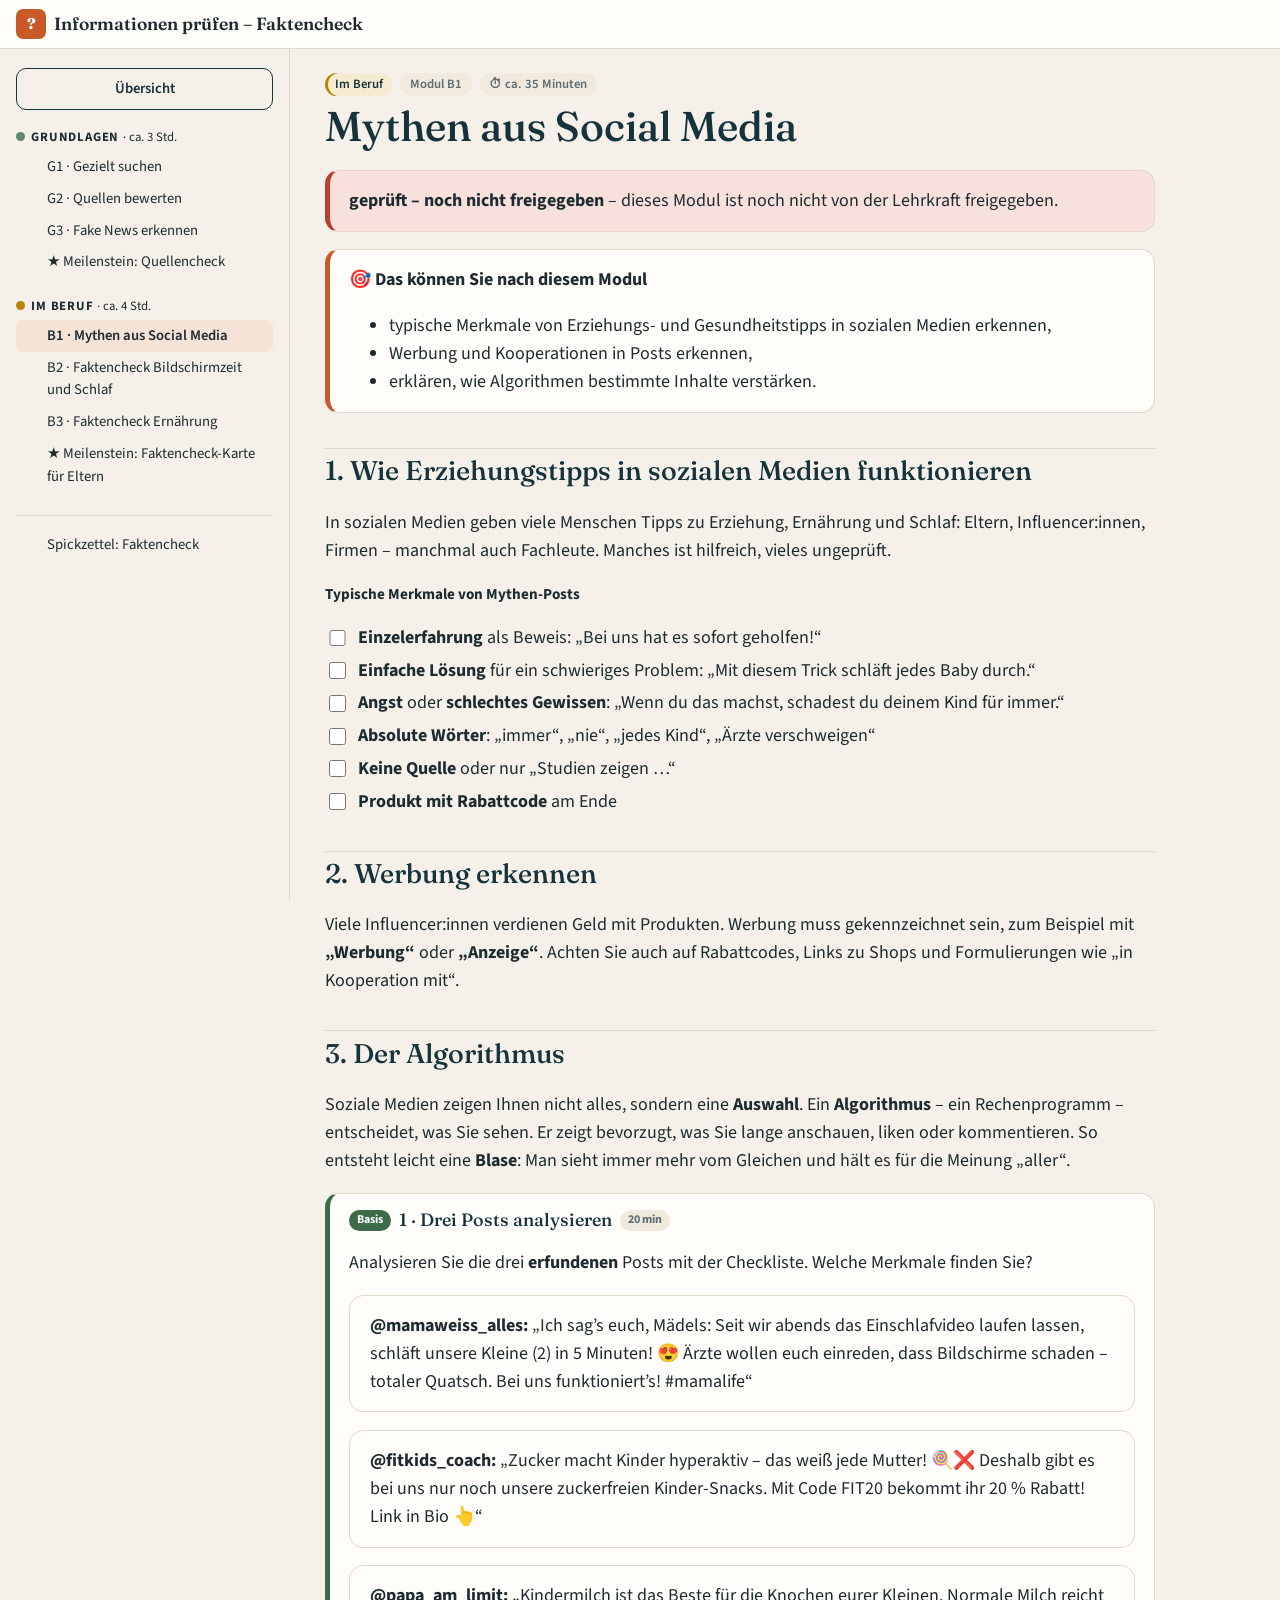
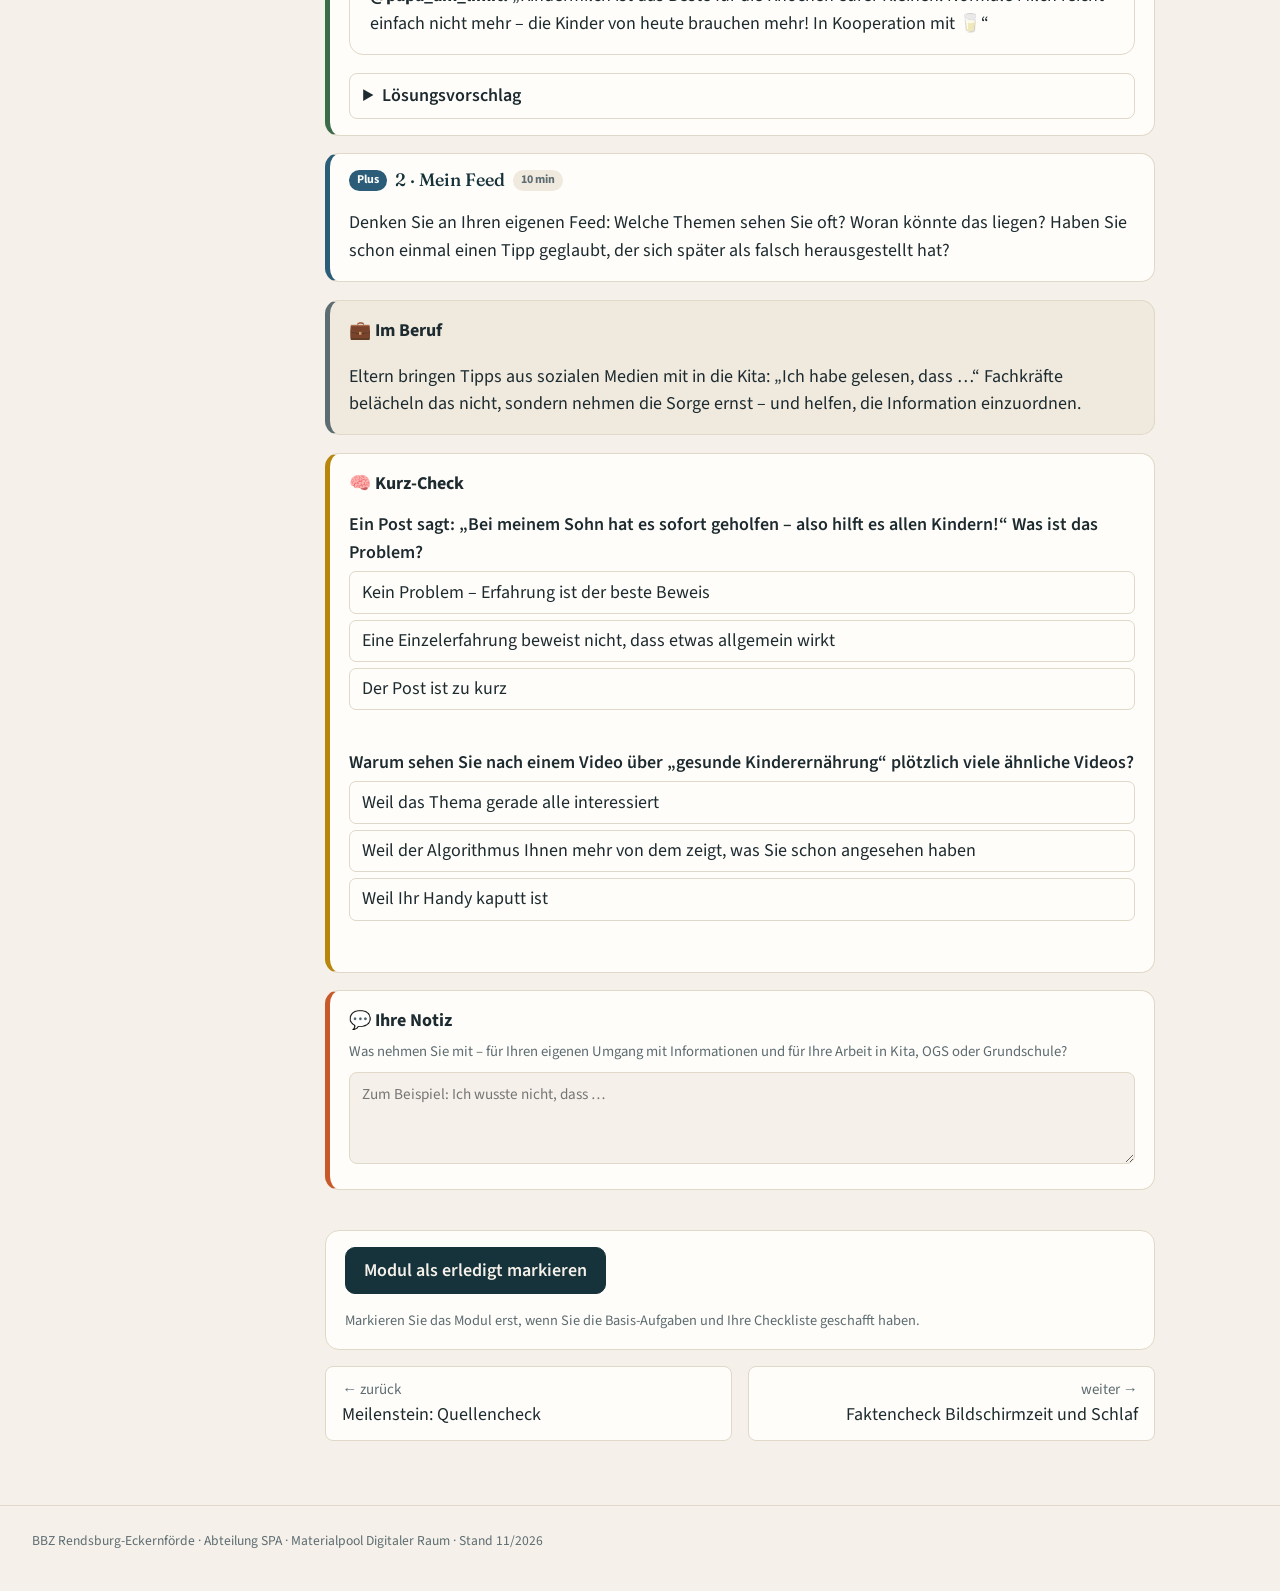
==== docs/b1-mythen-aus-social-media.html @ 23c958ed "Lernpfad Faktencheck: 8 Module (geprüft), Spickzettel, Lehrkräfteseite, Quellen; Web-Version in docs" ====
<!doctype html>
<html lang="de">
<head>
<meta charset="utf-8">
<meta name="viewport" content="width=device-width, initial-scale=1">
<title>Mythen aus Social Media – Informationen prüfen – Faktencheck</title>
<link rel="stylesheet" href="assets/css/style.css">
<link rel="stylesheet" href="assets/css/kurs.css">
<script src="assets/js/kurs.js"></script>
<script src="assets/js/medien.js" defer></script>
<script src="assets/js/app.js" defer></script>
</head>
<body data-module="b1">
<header id="topbar"></header>
<div class="layout">
<nav id="sidebar" aria-label="Lernpfad"></nav>
<main>
<div class="box warn"><strong>geprüft – noch nicht freigegeben</strong> – dieses Modul ist noch nicht von der Lehrkraft freigegeben.</div><div class="box goals"><div class="box-title">🎯 Das können Sie nach diesem Modul</div><ul><li>typische Merkmale von Erziehungs- und Gesundheitstipps in sozialen Medien erkennen,</li><li>Werbung und Kooperationen in Posts erkennen,</li><li>erklären, wie Algorithmen bestimmte Inhalte verstärken.</li></ul></div><h2>1. Wie Erziehungstipps in sozialen Medien funktionieren</h2>
<p>In sozialen Medien geben viele Menschen Tipps zu Erziehung, Ernährung und Schlaf: Eltern, Influencer:innen, Firmen – manchmal auch Fachleute. Manches ist hilfreich, vieles ungeprüft.</p>
<div class="checkliste"><div class="check-title">Typische Merkmale von Mythen-Posts</div><ul class="check">
<li><strong>Einzelerfahrung</strong> als Beweis: „Bei uns hat es sofort geholfen!“</li>
<li><strong>Einfache Lösung</strong> für ein schwieriges Problem: „Mit diesem Trick schläft jedes Baby durch.“</li>
<li><strong>Angst</strong> oder <strong>schlechtes Gewissen</strong>: „Wenn du das machst, schadest du deinem Kind für immer.“</li>
<li><strong>Absolute Wörter</strong>: „immer“, „nie“, „jedes Kind“, „Ärzte verschweigen“</li>
<li><strong>Keine Quelle</strong> oder nur „Studien zeigen …“</li>
<li><strong>Produkt mit Rabattcode</strong> am Ende</li>
</ul>
</div><h2>2. Werbung erkennen</h2>
<p>Viele Influencer:innen verdienen Geld mit Produkten. Werbung muss gekennzeichnet sein, zum Beispiel mit <strong>„Werbung“</strong> oder <strong>„Anzeige“</strong>. Achten Sie auch auf Rabattcodes, Links zu Shops und Formulierungen wie „in Kooperation mit“.</p>
<h2>3. Der Algorithmus</h2>
<p>Soziale Medien zeigen Ihnen nicht alles, sondern eine <strong>Auswahl</strong>. Ein <strong>Algorithmus</strong> – ein Rechenprogramm – entscheidet, was Sie sehen. Er zeigt bevorzugt, was Sie lange anschauen, liken oder kommentieren. So entsteht leicht eine <strong>Blase</strong>: Man sieht immer mehr vom Gleichen und hält es für die Meinung „aller“.</p>
<div class="box task basis"><div class="task-head"><span class="lvl basis">Basis</span><h3>1 · Drei Posts analysieren</h3><span class="lvl time">20 min</span></div><p>Analysieren Sie die drei <strong>erfundenen</strong> Posts mit der Checkliste. Welche Merkmale finden Sie?</p>
<div class="box plain"><p><strong>@mamaweiss_alles:</strong> „Ich sag’s euch, Mädels: Seit wir abends das Einschlafvideo laufen lassen, schläft unsere Kleine (2) in 5 Minuten! 😍 Ärzte wollen euch einreden, dass Bildschirme schaden – totaler Quatsch. Bei uns funktioniert’s! #mamalife“</p>
</div><div class="box plain"><p><strong>@fitkids_coach:</strong> „Zucker macht Kinder hyperaktiv – das weiß jede Mutter! 🍭❌ Deshalb gibt es bei uns nur noch unsere zuckerfreien Kinder-Snacks. Mit Code FIT20 bekommt ihr 20 % Rabatt! Link in Bio 👆“</p>
</div><div class="box plain"><p><strong>@papa_am_limit:</strong> „Kindermilch ist das Beste für die Knochen eurer Kleinen. Normale Milch reicht einfach nicht mehr – die Kinder von heute brauchen mehr! In Kooperation mit 🥛“</p>
</div><details><summary>Lösungsvorschlag</summary><ul>
<li><strong>Post 1:</strong> Einzelerfahrung als Beweis, „Ärzte wollen euch einreden“ (Misstrauen gegen Fachleute), keine Quelle.</li>
<li><strong>Post 2:</strong> „das weiß jede Mutter“ statt Beleg, einfache Lösung, Produkt mit Rabattcode.</li>
<li><strong>Post 3:</strong> Kooperation (Werbung, nicht klar als „Werbung“ gekennzeichnet), Angst („reicht nicht mehr“), keine Quelle.</li>
</ul>
<p>Ob die Aussagen stimmen, prüfen Sie in den Modulen B2 und B3.</p>
</details></div><div class="box task plus"><div class="task-head"><span class="lvl plus">Plus</span><h3>2 · Mein Feed</h3><span class="lvl time">10 min</span></div><p>Denken Sie an Ihren eigenen Feed: Welche Themen sehen Sie oft? Woran könnte das liegen? Haben Sie schon einmal einen Tipp geglaubt, der sich später als falsch herausgestellt hat?</p>
</div><div class="box note"><div class="box-title">💼 Im Beruf</div><p>Eltern bringen Tipps aus sozialen Medien mit in die Kita: „Ich habe gelesen, dass …“ Fachkräfte belächeln das nicht, sondern nehmen die Sorge ernst – und helfen, die Information einzuordnen.</p>
</div><div class="box quiz"><div class="box-title">🧠 Kurz-Check</div><div class="qa" data-right="2"><p class="q">Ein Post sagt: „Bei meinem Sohn hat es sofort geholfen – also hilft es allen Kindern!“ Was ist das Problem?</p><ol><li>Kein Problem – Erfahrung ist der beste Beweis</li><li>Eine Einzelerfahrung beweist nicht, dass etwas allgemein wirkt</li><li>Der Post ist zu kurz</li></ol><p class="fb" data-ok="Richtig. Was bei einem Kind geklappt hat, muss nicht für alle gelten. Dafür braucht es Studien mit vielen Kindern." data-no="Einzelne Erfahrungen sind interessant, aber kein Beweis. Ob etwas allgemein wirkt, zeigen nur Untersuchungen mit vielen Kindern."></p></div><div class="qa" data-right="2"><p class="q">Warum sehen Sie nach einem Video über „gesunde Kinderernährung“ plötzlich viele ähnliche Videos?</p><ol><li>Weil das Thema gerade alle interessiert</li><li>Weil der Algorithmus Ihnen mehr von dem zeigt, was Sie schon angesehen haben</li><li>Weil Ihr Handy kaputt ist</li></ol><p class="fb" data-ok="Genau. Algorithmen zeigen mehr vom Gleichen – auch wenn es einseitig oder falsch ist." data-no="Der Algorithmus merkt sich, was Sie anschauen, und zeigt Ihnen mehr davon."></p></div></div>
</main>
</div>
<footer class="site">BBZ Rendsburg-Eckernförde · Abteilung SPA · Materialpool Digitaler Raum · Stand 11/2026</footer>
</body>
</html>
---- docs/assets/css/style.css ----
/* Lernpfad-Baukasten – gemeinsames Design aller Lernpfade (BBZ Rendsburg-Eckernförde).
   Kursspezifisches (Farben der Stufen und Varianten) steht in kurs.css, die bauen.py erzeugt.
   Schriften lokal eingebunden (SIL Open Font License, siehe assets/fonts/). */

@font-face {
  font-family: "Fraunces"; font-style: normal; font-display: swap; font-weight: 100 900;
  src: url(../fonts/fraunces-latin-opsz-normal.woff2) format("woff2-variations");
}
@font-face {
  font-family: "Source Sans 3"; font-style: normal; font-display: swap; font-weight: 200 900;
  src: url(../fonts/source-sans-3-latin-wght-normal.woff2) format("woff2-variations");
}
@font-face {
  font-family: "Source Sans 3"; font-style: italic; font-display: swap; font-weight: 200 900;
  src: url(../fonts/source-sans-3-latin-wght-italic.woff2) format("woff2-variations");
}

:root {
  --bg: #f5f1ea;
  --surface: #fffdf9;
  --surface-2: #efe9de;
  --text: #1d2b30;
  --deep: #16323a;
  --muted: #5d6c71;
  --border: #e0d8c8;
  --accent: #c85a2a;
  --accent-soft: #f6e3d8;
  /* Farbplätze für Stufen (kurs.css ordnet die Stufen zu) */
  --lv-1: #5f8a6c; --lv-1-soft: #e2ece4;
  --lv-2: #b8860b; --lv-2-soft: #f5ebd0;
  --lv-3: #c85a2a; --lv-3-soft: #f6e3d8;
  --lv-4: #2b6f7c; --lv-4-soft: #dcecef;
  --lv-5: #7a5a9a; --lv-5-soft: #ece4f3;
  --ok: #3d7a4d;
  --ok-soft: #e2eee4;
  --warn: #7d5e08;
  --warn-soft: #fbf0d2;
  --bad: #b8402f;
  --bad-soft: #f8e1dc;
  /* Farbplätze für Varianten des Umschalters (z. B. zwei Programme) */
  --v-1: #b7472a;
  --v-2: #2b6f7c;
  --v-3: #7a5a9a;
  --hl: #d99a1e;
  --radius: 14px;
  --shadow: none;
  --font: "Source Sans 3", Arial, sans-serif;
  --font-head: "Fraunces", Georgia, serif;
}

@media (prefers-color-scheme: dark) {
  :root {
    --bg: #121c1f;
    --surface: #1a272b;
    --surface-2: #223237;
    --text: #e7ecec;
    --deep: #cfe0e2;
    --muted: #9fb0b4;
    --border: #2c3d42;
    --accent: #ec8a5a;
    --accent-soft: #3a2820;
    --lv-1: #8fbf9b; --lv-1-soft: #1f3327;
    --lv-2: #e2b34a; --lv-2-soft: #3a3016;
    --lv-3: #ec8a5a; --lv-3-soft: #3a2820;
    --lv-4: #6cc3d1; --lv-4-soft: #17333a;
    --lv-5: #b99ad8; --lv-5-soft: #2d2438;
    --ok: #8fbf9b; --ok-soft: #1f3327;
    --warn: #e2b34a; --warn-soft: #3a3016;
    --bad: #f08a7a; --bad-soft: #3d201c;
    --v-1: #f08a6a;
    --v-2: #6cc3d1;
    --v-3: #b99ad8;
    --hl: #e2b34a;
  }
}

* { box-sizing: border-box; }
html { scroll-behavior: smooth; }
body {
  margin: 0;
  background: var(--bg);
  color: var(--text);
  font-family: var(--font);
  font-size: 18px;
  line-height: 1.55;
}
img { max-width: 100%; height: auto; }
a { color: var(--accent); }
h1, h2, h3 { font-family: var(--font-head); font-weight: 500; color: var(--deep); line-height: 1.15; }
h4 { line-height: 1.25; }
h2 { margin-top: 2.2rem; padding-top: .4rem; border-top: 1px solid var(--border); }
h3 { margin-top: 1.6rem; }

/* ---------- Kopfzeile ---------- */
.topbar {
  position: sticky; top: 0; z-index: 20;
  display: flex; align-items: center; gap: 1rem; flex-wrap: wrap;
  padding: .55rem 1rem;
  background: var(--surface);
  border-bottom: 1px solid var(--border);
}
.brand { font-family: var(--font-head); font-weight: 600; font-size: 1.1rem; text-decoration: none; color: var(--text); display: flex; align-items: center; gap: .5rem; }
.brand .logo {
  width: 30px; height: 30px; border-radius: 7px; background: var(--accent); color: var(--surface);
  display: grid; place-items: center; font-size: 15px; font-weight: 800;
}
.topbar .spacer { flex: 1; }
.menu-btn { display: none; }

.app-switch { display: inline-flex; border: 1px solid var(--border); border-radius: 999px; overflow: hidden; }
.app-switch button {
  border: 0; background: transparent; color: var(--text); font: inherit; font-size: .88rem;
  padding: .3rem .8rem; cursor: pointer;
}
.app-switch button[aria-pressed="true"] { background: var(--text); color: var(--bg); }
.app-switch-label { font-size: .85rem; color: var(--muted); }
@media (max-width: 560px) { .app-switch-label { display: none; } }

/* ---------- Layout ---------- */
.layout { display: grid; grid-template-columns: 290px minmax(0, 1fr); max-width: 1320px; margin: 0 auto; }
.layout.wide { grid-template-columns: minmax(0, 1fr); }
#sidebar {
  position: sticky; top: var(--topbar-h, 52px); align-self: start;
  height: calc(100vh - var(--topbar-h, 52px)); overflow-y: auto; overscroll-behavior: contain;
  padding: 1.2rem 1rem 2rem; border-right: 1px solid var(--border);
  font-size: .92rem;
}
#sidebar h4 { margin: 1.2rem 0 .4rem; font-size: .8rem; text-transform: uppercase; letter-spacing: .06em; }
#sidebar h4 .dot { display: inline-block; width: 9px; height: 9px; border-radius: 50%; margin-right: .4rem; }
#sidebar ul { list-style: none; margin: 0; padding: 0; }
#sidebar li a {
  display: flex; gap: .45rem; align-items: baseline;
  padding: .28rem .5rem; border-radius: 6px; text-decoration: none; color: var(--text);
}
#sidebar li a:hover { background: var(--surface-2); }
#sidebar li a.current { background: var(--accent-soft); font-weight: 600; }
#sidebar li a .tick { width: 1.1em; flex: none; color: var(--ok); }
#sidebar .extra { margin-top: 1.4rem; border-top: 1px solid var(--border); padding-top: .8rem; }

main { padding: 1.5rem 2.2rem 4rem; max-width: 900px; width: 100%; }
.layout.wide main { max-width: 1100px; margin: 0 auto; }

@media (max-width: 900px) {
  .layout { grid-template-columns: minmax(0, 1fr); }
  #sidebar {
    display: none; position: fixed; top: var(--topbar-h, 52px); left: 0; right: 0; bottom: 0;
    height: auto; max-height: none; align-self: stretch; z-index: 15;
    background: var(--surface); border: 0; -webkit-overflow-scrolling: touch;
  }
  body.nav-open #sidebar { display: block; }
  body.nav-open { overflow: hidden; }
  .menu-btn { display: inline-block; border: 1px solid var(--border); background: var(--surface); color: var(--text); border-radius: 8px; padding: .25rem .6rem; font: inherit; }
  main { padding: 1rem 16px 3rem; }
  body { font-size: 16px; }
}

/* ---------- Modulkopf ---------- */
.mod-head { margin-bottom: 1.2rem; }
.badges { display: flex; gap: .5rem; flex-wrap: wrap; margin-bottom: .4rem; }
.badge {
  display: inline-block; font-size: .8rem; font-weight: 600; padding: .12rem .6rem; border-radius: 999px;
  background: var(--surface-2); color: var(--muted);
}
.mod-head h1 { margin: .3rem 0 .4rem; font-size: clamp(1.9rem, 4.5vw, 2.6rem); }

/* ---------- Kästen ---------- */
.box {
  background: var(--surface); border: 1px solid var(--border); border-radius: var(--radius);
  padding: 1rem 1.2rem; margin: 1.1rem 0; box-shadow: var(--shadow);
}
.box > :first-child { margin-top: 0; }
.box > :last-child { margin-bottom: 0; }
.box .box-title { font-weight: 700; display: flex; gap: .5rem; align-items: center; margin-bottom: .4rem; }
.goals { border-left: 5px solid var(--accent); }
.tip { border-left: 5px solid var(--ok); background: var(--ok-soft); }
.design { border-left: 5px solid var(--hl); background: var(--warn-soft); }
.warn { border-left: 5px solid var(--bad); background: var(--bad-soft); }
.note { border-left: 5px solid var(--muted); background: var(--surface-2); }

/* App-spezifische Anleitungen */
.how { border-top: 4px solid var(--border); }
.how .app-label {
  display: inline-block; font-size: .78rem; font-weight: 700; letter-spacing: .03em; color: var(--surface);
  padding: .1rem .55rem; border-radius: 5px; margin-bottom: .5rem;
}
html[data-app="both"] .both-grid { display: grid; grid-template-columns: 1fr 1fr; gap: 1rem; align-items: start; }
html[data-app="both"] .both-grid > .box { margin: 0; }
@media (max-width: 900px) { html[data-app="both"] .both-grid { display: block; } html[data-app="both"] .both-grid > .box { margin: 1rem 0; } }

ol.steps, .schritte ol { padding-left: 1.4rem; }
ol.steps > li, .schritte ol > li { margin: .35rem 0; }
ol.steps > li::marker, .schritte ol > li::marker { font-weight: 700; color: var(--accent); }

/* Menüpfade und Tasten */
.path { white-space: normal; }
.path .seg {
  display: inline-block; padding: 0 .4rem; margin: .1rem 0; border-radius: 5px;
  background: var(--surface-2); border: 1px solid var(--border); font-weight: 600; font-size: .93em;
}
.path .sep { color: var(--muted); margin: 0 .2rem; }
kbd {
  display: inline-block; font-family: inherit; font-size: .85em; font-weight: 600;
  padding: .02rem .4rem; border: 1px solid var(--border); border-bottom-width: 3px;
  border-radius: 5px; background: var(--surface);
}

/* ---------- Ribbon-Schema ---------- */
figure { margin: 1.1rem 0; }
figcaption { font-size: .88rem; color: var(--muted); margin-top: .35rem; }
.ribbon {
  border: 1px solid var(--border); border-radius: 8px; overflow: hidden;
  background: var(--surface); font-size: .82rem; box-shadow: var(--shadow);
}
.ribbon .rb-title {
  display: flex; align-items: center; gap: .5rem; padding: .25rem .6rem; color: var(--surface); font-weight: 600; font-size: .78rem;
}
.ribbon .rb-tabs { display: flex; flex-wrap: wrap; gap: 0; padding: 0 .3rem; background: var(--surface-2); border-bottom: 1px solid var(--border); }
.ribbon .rb-tab { padding: .25rem .45rem; color: var(--muted); white-space: nowrap; }
.ribbon .rb-tab.on {
  color: var(--text); font-weight: 700; background: var(--surface);
  border: 1px solid var(--border); border-bottom-color: var(--surface); margin-bottom: -1px;
  border-radius: 6px 6px 0 0; outline: 3px solid var(--hl); outline-offset: -3px;
}
.ribbon .rb-body { display: flex; flex-wrap: wrap; gap: .4rem; padding: .55rem; align-items: stretch; }
.ribbon .rb-group {
  display: flex; flex-direction: column; justify-content: space-between;
  border: 1px solid var(--border); border-radius: 6px; padding: .3rem .4rem .2rem; min-width: 60px;
  background: var(--surface);
}
.ribbon .rb-btns { display: flex; flex-wrap: wrap; gap: .25rem; }
.ribbon .rb-btn {
  position: relative; padding: .28rem .5rem; border-radius: 5px; border: 1px solid transparent; white-space: nowrap;
}
.ribbon .rb-btn.on { border: 2px solid var(--hl); background: var(--warn-soft); font-weight: 700; }
.ribbon .rb-btn .num {
  position: absolute; top: -9px; right: -9px; width: 18px; height: 18px; border-radius: 50%;
  background: var(--hl); color: #111; font-size: .7rem; font-weight: 800; display: grid; place-items: center;
}
.ribbon .rb-glabel { text-align: center; color: var(--muted); font-size: .72rem; margin-top: .25rem; }
.ribbon .rb-menu {
  margin: 0 .5rem .6rem auto; max-width: 320px; border: 1px solid var(--border); border-radius: 6px;
  background: var(--surface); box-shadow: 0 4px 14px rgba(0,0,0,.12); overflow: hidden;
}
.ribbon .rb-menu .rb-mhead { font-size: .72rem; color: var(--muted); padding: .3rem .6rem 0; }
.ribbon .rb-menu div.it { padding: .25rem .6rem; }
.ribbon .rb-menu div.it.on { background: var(--warn-soft); font-weight: 700; border-left: 4px solid var(--hl); }

/* rechte Seitenleiste (OnlyOffice) bzw. Aufgabenbereich (PowerPoint) */
.sidepanel {
  max-width: 340px; border: 1px solid var(--border); border-radius: 8px; background: var(--surface);
  font-size: .82rem; box-shadow: var(--shadow); overflow: hidden;
}
.sidepanel .sp-head { padding: .35rem .7rem; font-weight: 700; color: var(--surface); }
.sidepanel .sp-row { padding: .25rem .7rem; border-top: 1px solid var(--border); }
.sidepanel .sp-row.h { color: var(--muted); font-size: .72rem; text-transform: uppercase; letter-spacing: .05em; background: var(--surface-2); }
.sidepanel .sp-row.on { background: var(--warn-soft); font-weight: 700; border-left: 4px solid var(--hl); }

/* Screenshot-Platzhalter */
.shot img { border: 1px solid var(--border); border-radius: 8px; display: block; cursor: zoom-in; }
.shot .placeholder {
  border: 2px dashed var(--border); border-radius: 8px; padding: 1rem; background: var(--surface-2);
  color: var(--muted); font-size: .88rem;
}
.shot .placeholder strong { color: var(--text); }
.shot .placeholder code { font-size: .8rem; word-break: break-all; }

/* ---------- Videos ---------- */
.media { display: grid; gap: .6rem; }
.media-item {
  display: flex; gap: .8rem; align-items: flex-start; padding: .6rem .8rem;
  border: 1px solid var(--border); border-radius: 8px; background: var(--surface); text-decoration: none; color: var(--text);
}
.media-item:hover { border-color: var(--accent); }
.media-item .ico {
  flex: none; width: 36px; height: 36px; border-radius: 8px; display: grid; place-items: center; color: var(--surface); font-size: 1rem;
}
.media-item .meta { font-size: .8rem; color: var(--muted); }
.media-item .t { font-weight: 600; }

/* ---------- Aufgaben ---------- */
.task { border-left: 5px solid var(--accent); }
.task .task-head { display: flex; flex-wrap: wrap; gap: .5rem; align-items: center; margin-bottom: .3rem; }
.task .task-head h3 { margin: 0; font-size: 1.12rem; }
.lvl {
  font-size: .75rem; font-weight: 700; padding: .08rem .5rem; border-radius: 999px; color: #fff;
}
.lvl.basis { background: #3d6b4a; }
.lvl.plus { background: #2b5d78; }
.lvl.kreativ { background: #8a3f6e; }
.lvl.time { background: var(--surface-2); color: var(--muted); }
.task.basis { border-left-color: #3d6b4a; }
.task.plus { border-left-color: #2b5d78; }
.task.kreativ { border-left-color: #8a3f6e; }

ul.check { list-style: none; padding-left: 0; }
ul.check li { display: flex; gap: .55rem; align-items: flex-start; margin: .3rem 0; }
ul.check input { margin-top: .35rem; width: 1.05rem; height: 1.05rem; accent-color: var(--ok); flex: none; }
ul.check li.done label { color: var(--muted); }
.check-title { font-weight: 700; margin-top: .8rem; font-size: .95rem; }

details {
  border: 1px solid var(--border); border-radius: 8px; padding: .5rem .8rem; margin: .7rem 0; background: var(--surface);
}
details summary { cursor: pointer; font-weight: 600; }
details[open] summary { margin-bottom: .4rem; }

/* ---------- Quiz ---------- */
.quiz { border-left: 5px solid var(--lv-2); }
.quiz .q { font-weight: 600; margin: .8rem 0 .3rem; }
.quiz ol { list-style: none; padding: 0; margin: 0; display: grid; gap: .35rem; }
.quiz li button {
  width: 100%; text-align: left; font: inherit; color: var(--text); cursor: pointer;
  padding: .4rem .7rem; border: 1px solid var(--border); border-radius: 7px; background: var(--surface);
}
.quiz li button:hover { border-color: var(--lv-2); }
.quiz li button.right { background: var(--ok-soft); border-color: var(--ok); }
.quiz li button.wrong { background: var(--bad-soft); border-color: var(--bad); }
.quiz .fb { min-height: 1.4em; margin: .3rem 0 .6rem; font-size: .92rem; }

/* ---------- Notizen, Selbstcheck, Ampel ---------- */
textarea {
  width: 100%; min-height: 80px; font: inherit; font-size: .95rem; padding: .6rem .7rem;
  border-radius: 8px; border: 1px solid var(--border); background: var(--bg); color: var(--text); resize: vertical;
}
.note-box { border-left: 5px solid var(--accent); }
.selfcheck .scq { margin: 0 0 1rem; }
.selfcheck .scq p { margin: 0 0 .4rem; font-weight: 600; }
.opts { display: flex; flex-wrap: wrap; gap: .5rem; }
.opts label {
  display: flex; align-items: center; gap: .4rem; padding: .35rem .85rem; cursor: pointer;
  border: 1px solid var(--border); border-radius: 999px; background: var(--bg);
}
.opts input { accent-color: var(--accent); }
.opts label:has(input:checked) { border-color: var(--accent); background: var(--accent-soft); }
#suggest { min-height: 1.6em; margin: .2rem 0 0; }
.ampel { display: grid; gap: .5rem; margin: .6rem 0; }
.ampel > div { display: flex; gap: .6rem; align-items: flex-start; padding: .5rem .7rem; border-radius: 8px; background: var(--surface); border: 1px solid var(--border); }
.ampel .dot { flex: none; width: 13px; height: 13px; border-radius: 50%; margin-top: .4rem; }
.ampel .g { background: #16a34a; } .ampel .y { background: #eab308; } .ampel .r { background: #dc2626; }

/* ---------- Abschluss & Pager ---------- */
.done-wrap { margin: 2.5rem 0 1rem; padding: 1rem 1.2rem; border-radius: var(--radius); background: var(--surface); border: 1px solid var(--border); display: flex; gap: 1rem; align-items: center; flex-wrap: wrap; }
.btn {
  display: inline-block; font: inherit; font-weight: 600; cursor: pointer; text-decoration: none;
  padding: .55rem 1.1rem; border-radius: 10px; border: 1px solid var(--deep); background: var(--deep); color: var(--bg);
}
.btn.secondary { background: transparent; color: var(--deep); }
.btn.is-done { background: var(--ok); border-color: var(--ok); }
.pager { display: flex; justify-content: space-between; gap: 1rem; margin-top: 1rem; }
.pager a { flex: 1; padding: .7rem 1rem; border: 1px solid var(--border); border-radius: 8px; text-decoration: none; color: var(--text); background: var(--surface); }
.pager a:hover { border-color: var(--accent); }
.pager a small { display: block; color: var(--muted); }
.pager a.next { text-align: right; }

/* ---------- Startseite ---------- */
.hero { padding: 2rem 0 1rem; }
.hero { position: relative; }
.hero h1 { font-size: clamp(2.2rem, 6vw, 3.4rem); margin: 0 0 .5rem; max-width: 16ch; }
.hero .logo-bbz { position: absolute; top: 1.2rem; right: 0; width: 120px; height: auto; border-radius: 6px; }
@media (max-width: 560px) { .hero .logo-bbz { width: 84px; top: .8rem; } .hero h1 { max-width: 11ch; } }
.hero p.lead { font-size: 1.15rem; color: var(--muted); max-width: 60ch; }
.levels { display: grid; grid-template-columns: repeat(3, 1fr); gap: 1rem; margin: 1.5rem 0; }
.levels.two { grid-template-columns: repeat(2, 1fr); }
@media (max-width: 900px) { .levels, .levels.two { grid-template-columns: 1fr; } }
.level-card {
  background: var(--surface); border: 1px solid var(--border); border-radius: var(--radius); padding: 1.1rem 1.2rem;
  border-top: 6px solid var(--border); box-shadow: var(--shadow); display: flex; flex-direction: column;
}
.level-card h2 { border: 0; margin: 0 0 .3rem; padding: 0; }
.level-card ul { padding-left: 1.1rem; margin: .5rem 0 1rem; font-size: .93rem; }
.level-card .btn { margin-top: auto; align-self: flex-start; }
.progress { height: 8px; border-radius: 99px; background: var(--surface-2); overflow: hidden; margin: .4rem 0 .2rem; }
.progress > span { display: block; height: 100%; background: var(--ok); width: 0; transition: width .3s; }
.progress-label { font-size: .8rem; color: var(--muted); }

table { border-collapse: collapse; width: 100%; font-size: .93rem; margin: 1rem 0; }
th, td { border: 1px solid var(--border); padding: .45rem .6rem; text-align: left; vertical-align: top; }
th { background: var(--surface-2); }
.table-wrap { overflow-x: auto; }

.status { font-size: .75rem; font-weight: 700; padding: .05rem .45rem; border-radius: 99px; white-space: nowrap; }
.status.ok { background: var(--ok-soft); color: var(--ok); }
.status.open { background: var(--warn-soft); color: var(--warn); }

footer.site { max-width: 1320px; margin: 0 auto; padding: 1.5rem 2rem 2.5rem; color: var(--muted); font-size: .85rem; border-top: 1px solid var(--border); }

@media print {
  .topbar, #sidebar, .pager, .done-wrap, .app-switch { display: none !important; }
  .layout { display: block; }
  details { break-inside: avoid; }
  details:not([open]) > *:not(summary) { display: none; }
}

/* Übungsdateien */
.download { border-left: 5px solid var(--lv-2); background: var(--lv-2-soft); }
.download .btn { margin-top: .2rem; }

/* Dateinamen-Schema (Farben wie im Tafelbild) */
:root { --fn-ordner: #2e8b3a; --fn-datum: #c62828; --fn-titel: #1565c0; --fn-typ: #c77700; }
@media (prefers-color-scheme: dark) { :root { --fn-ordner: #7fd18a; --fn-datum: #ff8a80; --fn-titel: #82b1ff; --fn-typ: #ffb74d; } }
.fn-ordner { color: var(--fn-ordner); font-weight: 700; }
.fn-datum { color: var(--fn-datum); font-weight: 700; }
.fn-titel { color: var(--fn-titel); font-weight: 700; }
.fn-typ, .fn-version { color: var(--fn-typ); font-weight: 700; }
.fn-demo { font-family: ui-monospace, Consolas, monospace; font-size: .95rem; background: var(--surface); border: 1px solid var(--border); border-radius: 8px; padding: .7rem .9rem; margin: .5rem 0; overflow-x: auto; }
.fn-demo .fn-line { padding-left: 1.5rem; white-space: nowrap; }
.fn-legend { margin: .4rem 0 .6rem; }

/* Moodle-Paket (SCORM): Hinweise statt Links auf andere Module */
.pkg-hint { margin: 0 0 .8rem; font-size: .9rem; color: var(--muted); }
.pkg-link { text-decoration: underline dotted; cursor: help; }
/* Moodle-Paket: Kursnavigation aus Moodle */
.course-nav .nav-sub { margin: .35rem 0 .2rem; }
.course-nav .nav-sub-title { display: block; font-size: .78rem; font-weight: 700; color: var(--muted); padding: .2rem .5rem; }
.course-nav .nav-sub ul { margin: 0 0 0 .4rem; padding-left: .4rem; border-left: 2px solid var(--border); }
.course-nav .nav-sub.locked span, .course-nav .nav-locked { display: flex; gap: .4rem; padding: .35rem .5rem; color: var(--muted); opacity: .75; font-size: .9rem; }
.course-nav .nav-ico { font-size: .85em; }
.pager .pkg-locked { flex: 1; padding: .7rem 1rem; border: 1px dashed var(--border); border-radius: 8px; color: var(--muted); text-align: right; cursor: default; }
.pager .pkg-locked small { display: block; }
.pager .pkg-locked small:last-child { margin-top: .2rem; font-size: .8rem; }
/* Moodle-Startseite „Mein Lernpfad“ */
.continue-box { border-left: 5px solid var(--accent); }
.continue-main { margin: .4rem 0 0; }
.btn.big { font-size: 1.15rem; padding: .8rem 1.4rem; }
.unit-list { list-style: none; padding-left: 0 !important; }
.unit-list li { margin: .15rem 0; }
.muted { color: var(--muted); }
/* Einstufungstest */
.tq ol { list-style: none; padding: 0; margin: 0; display: grid; gap: .35rem; }
.tq li label { display: flex; gap: .5rem; align-items: baseline; padding: .5rem .8rem; border: 1px solid var(--border); border-radius: 8px; background: var(--surface); cursor: pointer; }
.tq li label:hover { border-color: var(--lv-2); }
.tq li label.right { background: var(--ok-soft); border-color: var(--ok); }
.tq li label.wrong { background: var(--bad-soft); border-color: var(--bad); }
.tq .q { font-weight: 600; margin: 1rem 0 .3rem; }
.tq .fb { min-height: 1.2em; margin: .3rem 0 .6rem; font-size: .92rem; }
/* Moodle-Paket: Umschalter Kompaktmodus (Moodle-Kopfzeile aus/ein) */
.kompakt-btn { border: 1px solid var(--border); background: var(--surface); color: var(--text); border-radius: 8px; padding: .2rem .55rem; font: inherit; font-size: 1.05rem; line-height: 1.2; cursor: pointer; margin-left: .4rem; }
.kompakt-btn:hover { border-color: var(--accent); }
/* Zugang (zugang.js, nur Web-Version): Sperrmaske, Code-Feld auf der Übersicht, Schlüssel-Kasten */
html.lp-gesperrt body > *:not(.lp-zugang), html.lp-teil-gesperrt main { visibility: hidden; }
.lp-zugang { position: fixed; inset: 0; z-index: 1000; display: flex; align-items: center; justify-content: center; padding: 16px; background: color-mix(in srgb, var(--bg) 92%, transparent); }
.lp-zugang-box { width: min(420px, 100%); background: var(--surface); color: var(--text); border: 1px solid var(--border); border-radius: var(--radius); box-shadow: var(--shadow); padding: 1.6rem 1.5rem 1.2rem; text-align: center; }
.lp-zugang-box h1 { font-size: 1.35rem; margin: .3rem 0 .5rem; }
.lp-zugang-icon { font-size: 2.2rem; line-height: 1; }
.lp-zugang-text { color: var(--muted); margin: 0 0 1rem; }
.lp-zugang-box label { display: block; font-weight: 600; text-align: left; }
.lp-zugang-box input, .lp-codefeld input { width: 100%; box-sizing: border-box; margin-top: .3rem; padding: .55rem .7rem; font: inherit; border: 1px solid var(--border); border-radius: 8px; background: var(--bg); color: var(--text); }
.lp-zugang-fehler { color: var(--bad); min-height: 1.2em; margin: .4rem 0; font-size: .92rem; }
.lp-codefeld { margin: .4rem 0 .8rem; padding: .6rem .7rem; border: 1px dashed var(--border); border-radius: 8px; font-size: .92rem; }
.lp-codefeld label { display: block; margin-bottom: .4rem; }
.lp-codefeld input { max-width: 14rem; margin: .3rem .4rem 0 0; }
.lp-schluessel { border-top-color: var(--hl); }
.lp-schluessel .lp-code code { font-size: 1.25rem; letter-spacing: .06em; padding: .2rem .6rem; }
---- docs/assets/css/kurs.css ----
/* Erzeugt von bauen.py: Farben der Stufen und Varianten dieses Kurses. */
:root {
  --lv-grundlagen: var(--lv-1); --lv-grundlagen-soft: var(--lv-1-soft);
  --lv-im-beruf: var(--lv-2); --lv-im-beruf-soft: var(--lv-2-soft);
}
.badge.lv-grundlagen { background: var(--lv-grundlagen-soft); color: var(--deep); box-shadow: inset 3px 0 0 var(--lv-grundlagen); }
.level-card.grundlagen { border-top-color: var(--lv-grundlagen); }
.badge.lv-im-beruf { background: var(--lv-im-beruf-soft); color: var(--deep); box-shadow: inset 3px 0 0 var(--lv-im-beruf); }
.level-card.im-beruf { border-top-color: var(--lv-im-beruf); }
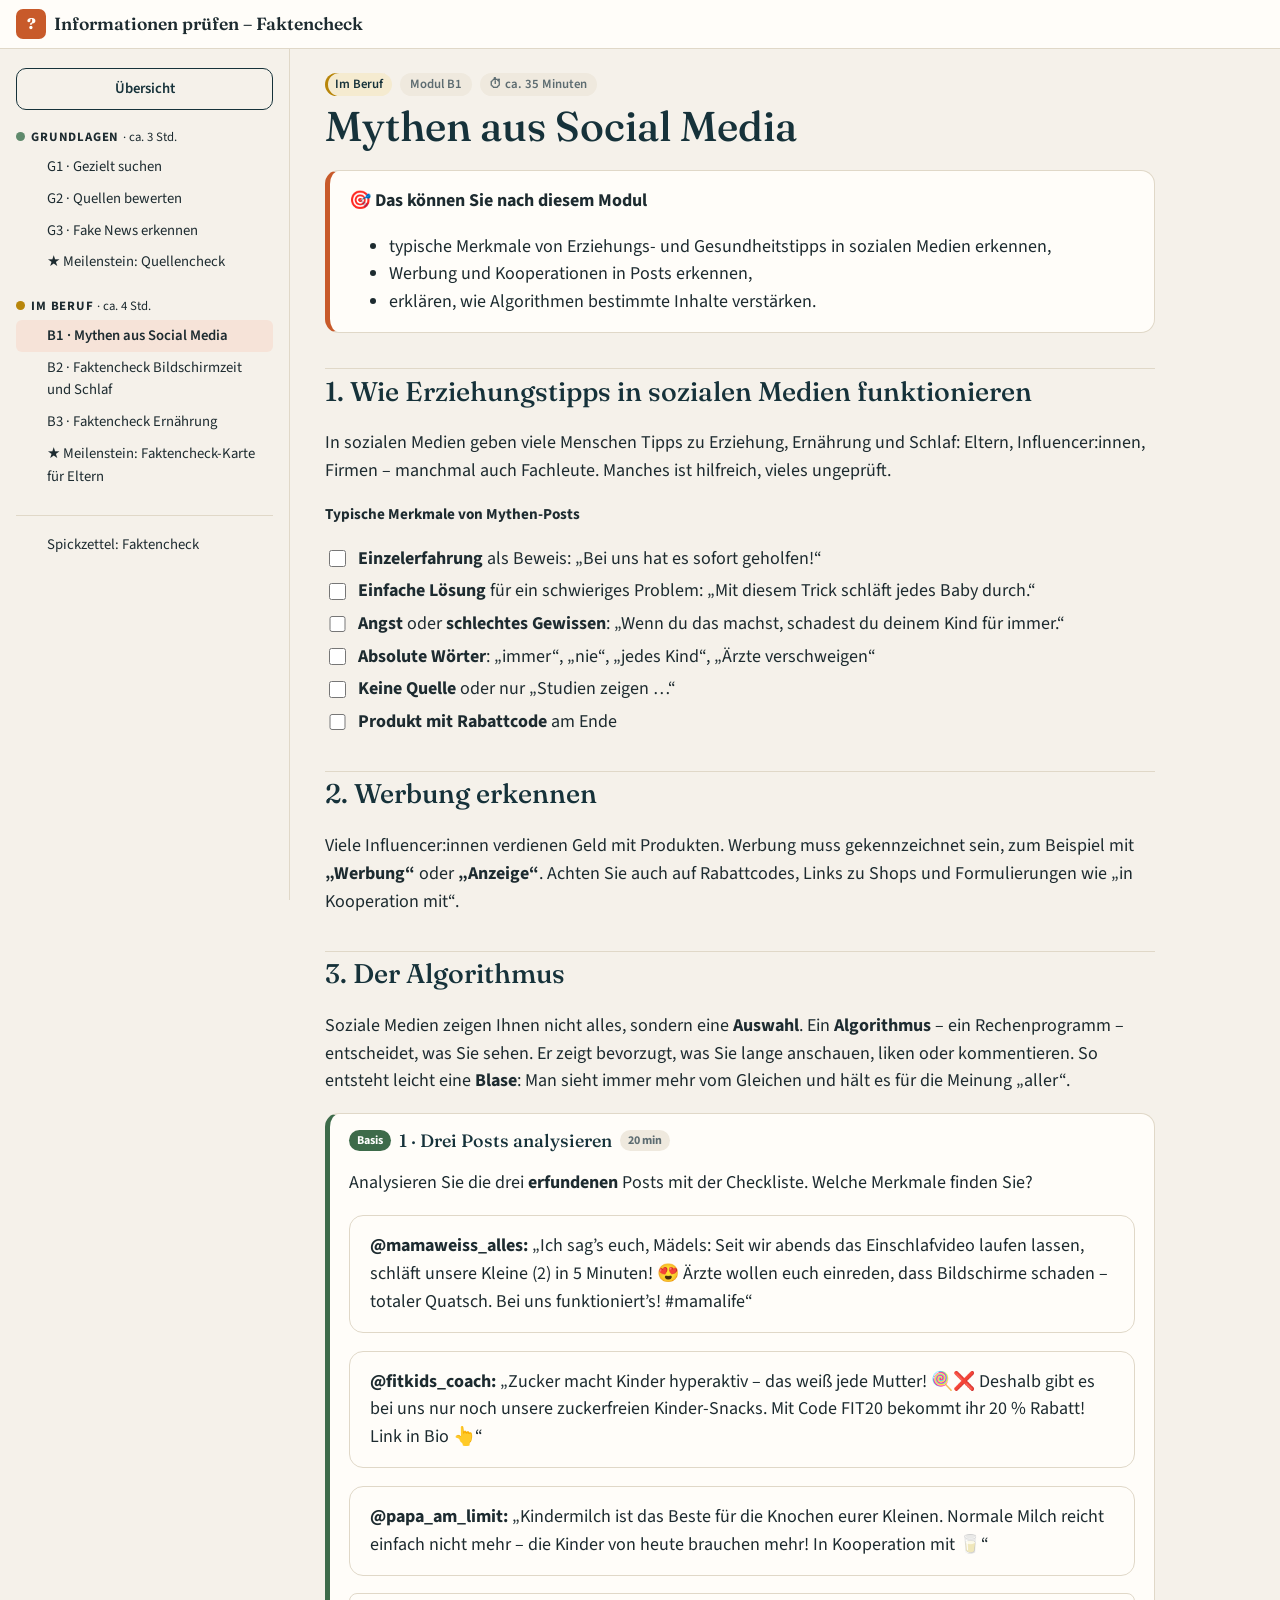
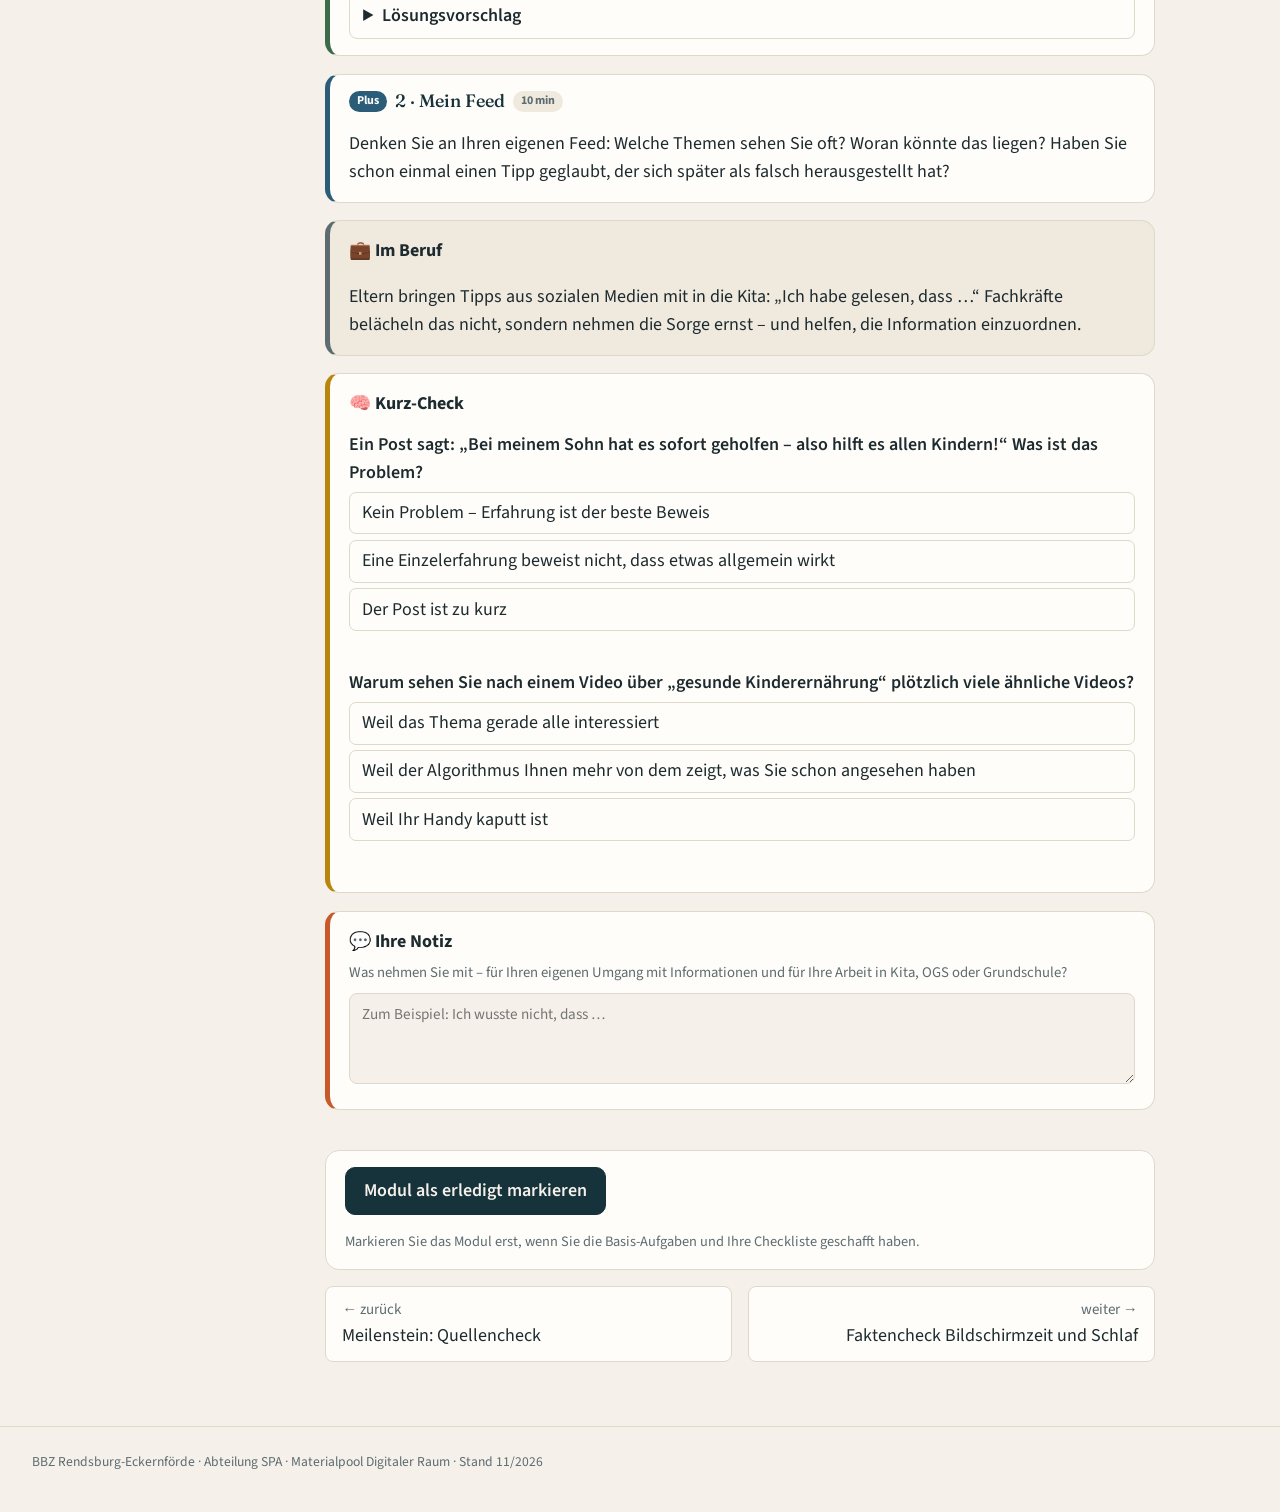
==== commit df7e8e33: "G1: pädagogischer Suchauftrag statt Gesundheitsfrage; Rollenklarheit in G1, B2, B3; alle Module frei" ====
--- a/docs/b1-mythen-aus-social-media.html
+++ b/docs/b1-mythen-aus-social-media.html
@@ -15,7 +15,7 @@
 <div class="layout">
 <nav id="sidebar" aria-label="Lernpfad"></nav>
 <main>
-<div class="box warn"><strong>geprüft – noch nicht freigegeben</strong> – dieses Modul ist noch nicht von der Lehrkraft freigegeben.</div><div class="box goals"><div class="box-title">🎯 Das können Sie nach diesem Modul</div><ul><li>typische Merkmale von Erziehungs- und Gesundheitstipps in sozialen Medien erkennen,</li><li>Werbung und Kooperationen in Posts erkennen,</li><li>erklären, wie Algorithmen bestimmte Inhalte verstärken.</li></ul></div><h2>1. Wie Erziehungstipps in sozialen Medien funktionieren</h2>
+<div class="box goals"><div class="box-title">🎯 Das können Sie nach diesem Modul</div><ul><li>typische Merkmale von Erziehungs- und Gesundheitstipps in sozialen Medien erkennen,</li><li>Werbung und Kooperationen in Posts erkennen,</li><li>erklären, wie Algorithmen bestimmte Inhalte verstärken.</li></ul></div><h2>1. Wie Erziehungstipps in sozialen Medien funktionieren</h2>
 <p>In sozialen Medien geben viele Menschen Tipps zu Erziehung, Ernährung und Schlaf: Eltern, Influencer:innen, Firmen – manchmal auch Fachleute. Manches ist hilfreich, vieles ungeprüft.</p>
 <div class="checkliste"><div class="check-title">Typische Merkmale von Mythen-Posts</div><ul class="check">
 <li><strong>Einzelerfahrung</strong> als Beweis: „Bei uns hat es sofort geholfen!“</li>
